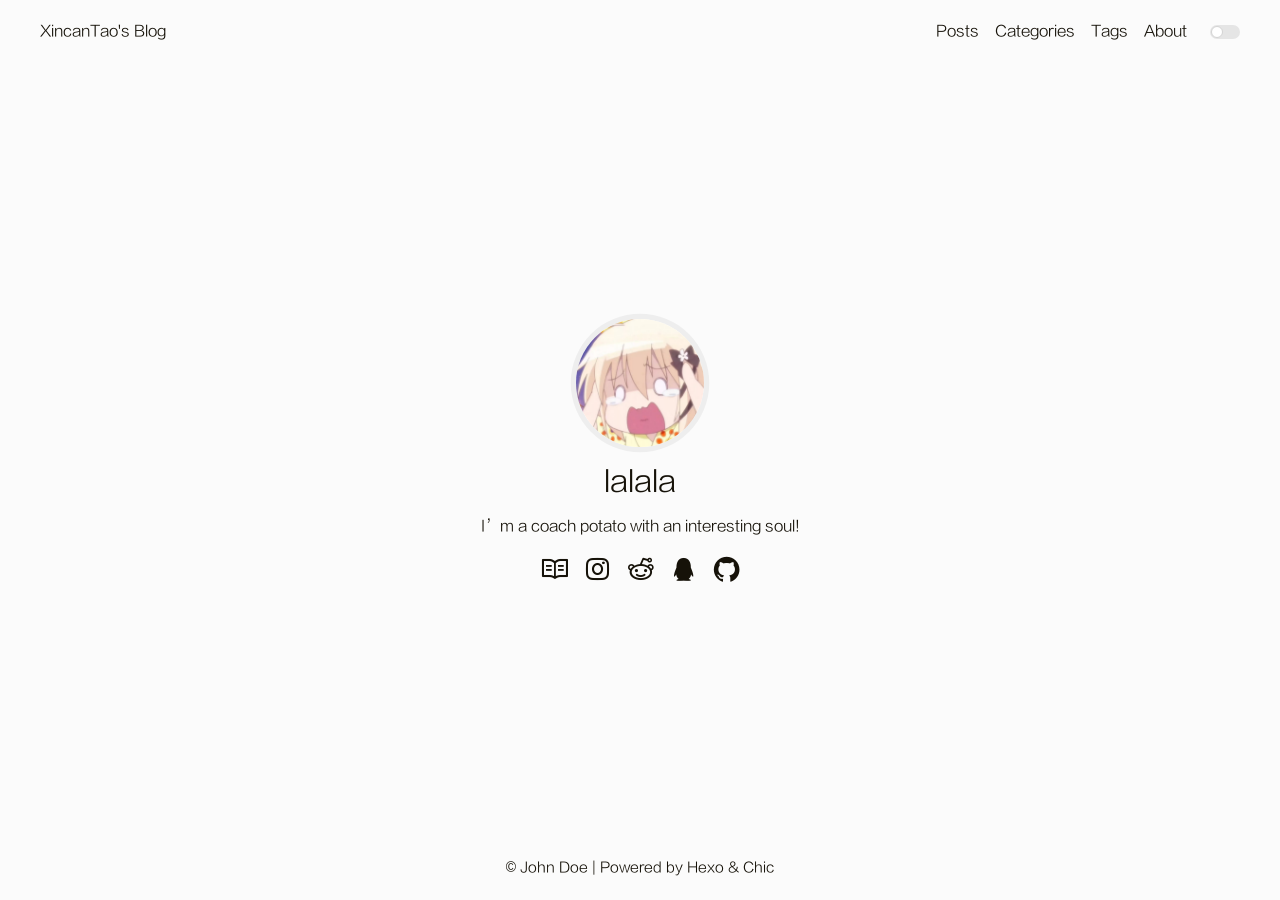
==== index.html @ af9cfc67 "Site updated: 2026-09-08 19:11:43" ====
<!DOCTYPE html>
<html lang="en">

<head>
    <meta charset="UTF-8">
<meta name="viewport"
      content="width=device-width, initial-scale=1.0, maximum-scale=1.0, minimum-scale=1.0">
<meta http-equiv="X-UA-Compatible" content="ie=edge">

    <meta name="author" content="John Doe">





<title>Hexo</title>



    <link rel="icon" href="/favicon1.ico">




    <!-- stylesheets list from _config.yml -->
    
    <link rel="stylesheet" href="/css/style.css">
    



    <!-- scripts list from _config.yml -->
    
    <script src="/js/script.js"></script>
    
    <script src="/js/tocbot.min.js"></script>
    



    
    
        
    


<meta name="generator" content="Hexo 8.1.2"></head>

<body>
    <script>
        // this function is used to check current theme before page loaded.
        (() => {
            const pagebody = document.getElementsByTagName('body')[0]

            function setTheme(status) {

                if (status === 'dark') {
                    window.sessionStorage.theme = 'dark'
                    pagebody.classList.add('dark-theme');

                } else if (status === 'light') {
                    window.sessionStorage.theme = 'light'
                    pagebody.classList.remove('dark-theme');
                }
            };

            setTheme(window.sessionStorage.theme)
        })();
    </script>

    <div class="wrapper">
        <header>
    <nav class="navbar">
        <div class="container">
            <div class="navbar-header header-logo"><a href="/">XincanTao&#39;s Blog</a></div>
            <div class="menu navbar-right">
                
                <a class="menu-item" href="/archives">Posts</a>
                
                <a class="menu-item" href="/category">Categories</a>
                
                <a class="menu-item" href="/tag">Tags</a>
                
                <a class="menu-item" href="/about">About</a>
                
                
                <input id="switch_default" type="checkbox" class="switch_default">
                <label for="switch_default" class="toggleBtn"></label>
            </div>
        </div>
    </nav>

    
    <nav class="navbar-mobile" id="nav-mobile">
        <div class="container">
            <div class="navbar-header">
                <div>
                    <a href="/">XincanTao&#39;s Blog</a><a id="mobile-toggle-theme">·&nbsp;Light</a>
                </div>
                <div class="menu-toggle" onclick="mobileBtn()">
                    <svg class="menu-icon" xmlns="http://www.w3.org/2000/svg" width="32" height="32" viewBox="0 0 24 24"><path fill="currentColor" d="M4.5 17.27q-.213 0-.356-.145T4 16.768t.144-.356t.356-.143h15q.213 0 .356.144q.144.144.144.357t-.144.356t-.356.143zm0-4.77q-.213 0-.356-.144T4 11.999t.144-.356t.356-.143h15q.213 0 .356.144t.144.357t-.144.356t-.356.143zm0-4.77q-.213 0-.356-.143Q4 7.443 4 7.23t.144-.356t.356-.143h15q.213 0 .356.144T20 7.23t-.144.356t-.356.144z"/></svg>
                    <svg class="close-icon" xmlns="http://www.w3.org/2000/svg" width="32" height="32" viewBox="0 0 24 24"><!-- Icon from Material Symbols Light by Google - https://github.com/google/material-design-icons/blob/master/LICENSE --><path fill="currentColor" d="m12 12.708l-5.246 5.246q-.14.14-.344.15t-.364-.15t-.16-.354t.16-.354L11.292 12L6.046 6.754q-.14-.14-.15-.344t.15-.364t.354-.16t.354.16L12 11.292l5.246-5.246q.14-.14.345-.15q.203-.01.363.15t.16.354t-.16.354L12.708 12l5.246 5.246q.14.14.15.345q.01.203-.15.363t-.354.16t-.354-.16z"/></svg>
                </div>
            </div>
            <div class="menu" id="mobile-menu">
                
                <a class="menu-item" href="/archives">Posts</a>
                
                <a class="menu-item" href="/category">Categories</a>
                
                <a class="menu-item" href="/tag">Tags</a>
                
                <a class="menu-item" href="/about">About</a>
                
            </div>
        </div>
    </nav>

</header>
<script>
    var mobileBtn = function f() {
        var toggleMenu = document.getElementsByClassName("menu-toggle")[0];
        var mobileMenu = document.getElementById("mobile-menu");
        if (toggleMenu.classList.contains("active")) {
            toggleMenu.classList.remove("active")
            mobileMenu.classList.remove("active")
        } else {
            toggleMenu.classList.add("active")
            mobileMenu.classList.add("active")
        }
    }
</script>
            <div class="main">
                
    <div class="container profile-container">
    <div class="intro">
        <div class="avatar">
            <a href="/archives"><img src="/image/pic.jpg"></a>
        </div>
        <div class="nickname">lalala</div>
        <div class="description"><p>I’m a coach potato with an interesting soul!</p>
</div>
        <div class="links">
            
                
                    <a class="link-item" title="Blog" href="/archives">
                        
                        
                            <i class="iconfont icon-blog"></i>
                        
                    </a>
                
                    <a class="link-item" title="Instagram" href="">
                        
                        
                            <i class="iconfont icon-instagram"></i>
                        
                    </a>
                
                    <a class="link-item" title="Reddit" href="">
                        
                        
                            <i class="iconfont icon-reddit"></i>
                        
                    </a>
                
                    <a class="link-item" title="QQ" href="&lt;a href=&#34;tencent://message/?uin=3012762605&amp;Site=&amp;Menu=yes&#34;&gt;和我QQ聊天&lt;/a&gt;">
                        
                        
                            <i class="iconfont icon-qq"></i>
                        
                    </a>
                
                    <a class="link-item" title="Github" target="_blank" rel="noopener" href="https://github.com/teteheniunai">
                        
                        
                            <i class="iconfont icon-github"></i>
                        
                    </a>
                
            
        </div>
    </div>
</div>


            </div>
            <footer id="footer" class="footer">
    <div class="copyright">
        <span>© John Doe | Powered by <a href="https://hexo.io" target="_blank">Hexo</a> & <a href="https://github.com/Siricee/hexo-theme-Chic" target="_blank">Chic</a></span>
    </div>
</footer>

    </div>
</body>

</html>
---- css/style.css ----
/* normalize.css v8.0.0 | MIT License | github.com/necolas/normalize.css */
html {
  line-height: 1.15 /* 1 */;
  -webkit-text-size-adjust: 100% /* 2 */;
}
body {
  margin: 0;
}
h1 {
  font-size: 2em;
  margin: 0.67em 0;
}
hr {
  box-sizing: content-box /* 1 */;
  height: 0 /* 1 */;
  overflow: visible /* 2 */;
}
pre {
  font-family: monospace, monospace /* 1 */;
  font-size: 1em /* 2 */;
}
a {
  background-color: transparent;
}
abbr[title] {
  border-bottom: none /* 1 */;
  text-decoration: underline /* 2 */;
  text-decoration: underline dotted /* 2 */;
}
b,
strong {
  font-weight: bolder;
}
code,
kbd,
samp {
  font-family: monospace, monospace /* 1 */;
  font-size: 1em /* 2 */;
}
small {
  font-size: 80%;
}
sub,
sup {
  font-size: 75%;
  line-height: 0;
  position: relative;
  vertical-align: baseline;
}
sub {
  bottom: -0.25em;
}
sup {
  top: -0.5em;
}
img {
  border-style: none;
}
button,
input,
optgroup,
select,
textarea {
  font-family: inherit /* 1 */;
  font-size: 100% /* 1 */;
  line-height: 1.15 /* 1 */;
  margin: 0 /* 2 */;
}
button,
input {
  overflow: visible;
}
button,
select {
  text-transform: none;
}
button,
[type="button"],
[type="reset"],
[type="submit"] {
  -webkit-appearance: button;
}
button::-moz-focus-inner,
[type="button"]::-moz-focus-inner,
[type="reset"]::-moz-focus-inner,
[type="submit"]::-moz-focus-inner {
  border-style: none;
  padding: 0;
}
button:-moz-focusring,
[type="button"]-moz-focusring,
[type="reset"]-moz-focusring,
[type="submit"]-moz-focusring {
  outline: 1px dotted ButtonText;
}
fieldset {
  padding: 0.35em 0.75em 0.625em;
}
legend {
  box-sizing: border-box /* 1 */;
  color: inherit /* 2 */;
  display: table /* 1 */;
  max-width: 100% /* 1 */;
  padding: 0 /* 3 */;
  white-space: normal /* 1 */;
}
progress {
  vertical-align: baseline;
}
textarea {
  overflow: auto;
}
[type="checkbox"],
[type="radio"] {
  box-sizing: border-box /* 1 */;
  padding: 0 /* 2 */;
}
[type="number"]::-webkit-inner-spin-button,
[type="number"]::-webkit-outer-spin-button {
  height: auto;
}
[type="search"] {
  -webkit-appearance: textfield /* 1 */;
  outline-offset: -2px /* 2 */;
}
[type="search"]::-webkit-search-decoration {
  -webkit-appearance: none;
}
::-webkit-file-upload-button {
  -webkit-appearance: button /* 1 */;
  font: inherit /* 2 */;
}
details {
  display: block;
}
summary {
  display: list-item;
}
template {
  display: none;
}
[hidden] {
  display: none;
}
@font-face {
  font-family: 'lanting';
  src: url("../fonts/lanting/lanting.eot"); /* IE9 */
  src: url("../fonts/lanting/lanting.eot?#iefix") format('embedded-opentype'), /* IE6-IE8 */ url("../fonts/lanting/lanting.woff2") format('woff2'), url("../fonts/lanting/lanting.woff") format('woff'), url("../fonts/lanting/lanting.ttf") format('truetype'); /* chrome, firefox, opera, Safari, Android, iOS 4.2+ */
  font-weight: 300;
  font-display: swap;
}
html {
  font-family: 'lanting', Lantinghei SC, PingFang SC, 'Microsoft Jhenghei', Segoe UI, Microsoft Yahei, Arial;
}
html::-webkit-scrollbar {
  width: 8px;
  height: 8px;
}
html::-webkit-scrollbar-thumb {
  height: 40px;
  background-color: #eee;
  border-radius: 16px;
}
html::-webkit-scrollbar-thumb:hover {
  background-color: #ddd;
}
body {
  font-size: 11pt;
  font-weight: normal;
  line-height: 2em;
  overflow: overlay;
  background-color: #fbfbfb;
  color: #161209;
  transition: color 0.2s ease, border-color 0.2s ease, background 0.2s ease, opacity 0.2s ease;
}
body:before {
  content: "";
  background-repeat: no-repeat;
  background-position: center;
  opacity: 0.05;
  position: fixed;
  top: 0;
  left: 0;
  width: 100%;
  height: 100%;
  z-index: -1;
}
body.dark-theme {
  background-color: #292a2d;
  color: #a9a9b3;
  transition: color 0.2s ease, border-color 0.2s ease, background 0.2s ease, opacity 0.2s ease;
}
a {
  color: #161209;
  text-decoration: none;
  transition: color 0.2s ease, border-color 0.2s ease, background 0.2s ease, opacity 0.2s ease;
  cursor: pointer;
}
a:hover {
  color: #2d96bd;
  text-decoration: none;
  transition: color 0.2s ease, border-color 0.2s ease, background 0.2s ease, opacity 0.2s ease;
}
.dark-theme a {
  color: #a9a9b3;
  text-decoration: none;
  transition: color 0.2s ease, border-color 0.2s ease, background 0.2s ease, opacity 0.2s ease;
}
.dark-theme a:hover {
  color: #fff;
  text-decoration: none;
  transition: color 0.2s ease, border-color 0.2s ease, background 0.2s ease, opacity 0.2s ease;
}
.wrapper {
  display: flex;
  flex-direction: column;
  min-height: 100vh;
  width: 100%;
}
.navbar {
  height: 4rem;
  line-height: 4rem;
  width: 100%;
}
.navbar .container {
  width: auto;
  max-width: 1200px;
  text-align: center;
  padding-left: 1em;
  padding-right: 1em;
  margin: 0 auto;
  display: flex;
  justify-content: space-between;
}
.main {
  flex-grow: 1;
  flex-shrink: 0;
  flex-basis: auto;
  display: flex;
  flex-direction: column;
}
.main .container {
  padding-left: 1em;
  padding-right: 1em;
  height: 100%;
  display: flex;
  flex-direction: column;
  flex: 1;
}
.footer {
  height: 4rem;
  width: 100%;
  text-align: center;
  line-height: 4rem;
}
@font-face {font-family: "iconfont";
  src: url('iconfont.eot?t=1585328536727'); /* IE9 */
  src: url('iconfont.eot?t=1585328536727#iefix') format('embedded-opentype'), /* IE6-IE8 */
  url('[data-uri]') format('woff2'),
  url('iconfont.woff?t=1585328536727') format('woff'),
  url('iconfont.ttf?t=1585328536727') format('truetype'), /* chrome, firefox, opera, Safari, Android, iOS 4.2+ */
  url('iconfont.svg?t=1585328536727#iconfont') format('svg'); /* iOS 4.1- */
}

.iconfont {
  font-family: "iconfont" !important;
  font-size: 16px;
  font-style: normal;
  -webkit-font-smoothing: antialiased;
  -moz-osx-font-smoothing: grayscale;
}

.icon-publish:before {
  content: "\e7b3";
}

.icon-resume:before {
  content: "\e7b5";
}

.icon-trophy:before {
  content: "\e7c4";
}

.icon-category:before {
  content: "\e7d1";
}

.icon-gallery:before {
  content: "\e7d7";
}

.icon-blog:before {
  content: "\e7d8";
}

.icon-rss:before {
  content: "\e7e0";
}

.icon-link:before {
  content: "\e7e2";
}

.icon-tags:before {
  content: "\e7e5";
}

.icon-alipay:before {
  content: "\e87c";
}

.icon-zhihu:before {
  content: "\e87d";
}

.icon-linkedin:before {
  content: "\e87e";
}

.icon-facebook:before {
  content: "\e87f";
}

.icon-skype:before {
  content: "\e880";
}

.icon-codesandbox:before {
  content: "\e881";
}

.icon-codepen:before {
  content: "\e882";
}

.icon-sketch:before {
  content: "\e883";
}

.icon-gitlab:before {
  content: "\e884";
}

.icon-dribbble:before {
  content: "\e885";
}

.icon-instagram:before {
  content: "\e886";
}

.icon-reddit:before {
  content: "\e887";
}

.icon-youtube:before {
  content: "\e888";
}

.icon-qq:before {
  content: "\e889";
}

.icon-twitter:before {
  content: "\e88a";
}

.icon-weibo:before {
  content: "\e88b";
}

.icon-wechat:before {
  content: "\e88c";
}

.icon-github:before {
  content: "\e88d";
}


.switch_default[type=checkbox] {
  display: none;
}
.switch_default + label {
  cursor: pointer;
  text-indent: -9999px;
  background: #e5e5e5;
  display: inline-block;
  height: 14px;
  width: 30px;
  border-radius: 8px;
  position: relative;
}
.switch_default + label:after {
  content: '';
  position: absolute;
  top: 1px;
  left: 1px;
  width: 12px;
  height: 12px;
  background: #fff;
  border-radius: 6px;
  border: 1px solid #d3d3d3;
  box-sizing: border-box;
}
.switch_default + label:active {
  transition: 0.3s;
}
.switch_default:checked + label {
  background: #4699a5;
}
.switch_default:checked + label:after {
  left: calc(100% - 1px);
  transform: translateX(-100%);
}
label:active:after {
  width: 26px;
}
header {
  user-select: none;
}
header .menu {
  display: flex;
  align-items: center;
}
header .menu a {
  padding: 0 8px;
}
header .menu a .active {
  font-weight: 900;
  color: #161209;
}
.dark-theme header .menu a .active {
  color: #fff;
}
header .menu label {
  margin-left: 15px;
  position: relative;
}
.copyright {
  font-size: 14px;
}
.pagination {
  display: flex;
  flex-direction: row;
  justify-content: center;
  list-style: none;
  white-space: nowrap;
  width: 100%;
  padding-top: 2em;
}
.pagination a,
.pagination span {
  -webkit-font-smoothing: antialiased;
  font-size: 12px;
  color: #bfbfbf;
  letter-spacing: 0.1em;
  font-weight: 700;
  padding: 5px 5px;
  text-decoration: none;
  transition: 0.3s;
}
.pagination .page-number {
  padding-bottom: 3px;
  margin: 0 20px;
  box-sizing: border-box;
  position: relative;
  display: inline;
}
.pagination .page-number.disabled {
  display: none;
}
.pagination .page-number:hover a {
  color: #000;
}
.dark-theme .pagination .page-number:hover a {
  color: #fff;
}
.pagination .page-number:before,
.pagination .page-number:after {
  position: absolute;
  content: "";
  width: 0;
  height: 1px;
  background: #000;
  transition: 0.3s;
  bottom: 0px;
}
.dark-theme .pagination .page-number:before,
.dark-theme .pagination .page-number:after {
  background: #fff;
}
.pagination .page-number:before .current,
.pagination .page-number:after .current {
  width: 100%;
}
.pagination .page-number:before {
  left: 50%;
}
.pagination .page-number:after {
  right: 50%;
}
.pagination .page-number:hover:before,
.pagination .page-number:hover:after {
  width: 50%;
}
.pagination .page-number.current {
  color: #000;
}
.dark-theme .pagination .page-number.current {
  color: #fff;
}
.pagination .page-number.current:before,
.pagination .page-number.current:after {
  width: 60%;
}
.profile-container {
  justify-content: center;
  align-items: center;
}
.intro {
  text-align: center;
}
.intro .avatar {
  padding: 10px;
}
.intro .avatar img {
  width: 128px;
  height: auto;
  display: inline-block;
  -webkit-border-radius: 100%;
  border-radius: 100%;
  -webkit-box-shadow: 0 0 0 0.3618em rgba(0,0,0,0.05);
  box-shadow: 0 0 0 0.3618em rgba(0,0,0,0.05);
  margin: 0 auto;
  -webkit-transition: all ease 0.4s;
  -moz-transition: all ease 0.4s;
  -o-transition: all ease 0.4s;
  transition: all ease 0.4s;
  cursor: pointer;
}
.intro .avatar img:hover {
  position: relative;
  -webkit-transform: translateY(-0.75em);
  -moz-transform: translateY(-0.75em);
  -ms-transform: translateY(-0.75em);
  -o-transform: translateY(-0.75em);
  transform: translateY(-0.75em);
  cursor: pointer;
}
.nickname {
  font-size: 2em;
  font-weight: normal;
}
.links a {
  padding: 0 5px;
}
.links a:hover {
  background-color: transparent;
}
.links .iconfont {
  font-size: 2em;
}
.post-wrap {
  position: relative;
  width: 100%;
  max-width: 780px;
  margin: 0 auto;
  padding-top: 2rem;
}
.post-wrap .archive-item {
  margin-left: 2rem;
}
.archive-item-link {
  display: inline-block;
  text-decoration: none;
  overflow: hidden;
  white-space: nowrap;
}
.archive-item-link:hover {
  color: #2d96bd;
  background-color: transparent;
}
.dark-theme .archive-item-link {
  color: #a9a9b3;
  text-decoration: none;
  transition: color 0.2s ease, border-color 0.2s ease, background 0.2s ease, opacity 0.2s ease;
}
.dark-theme .archive-item-link:hover {
  color: #fff;
  text-decoration: none;
  transition: color 0.2s ease, border-color 0.2s ease, background 0.2s ease, opacity 0.2s ease;
}
.archive-item-date {
  float: right;
  text-align: right;
  color: #a9a9b3;
}
.dark-theme .archive-item-date {
  color: #87878d;
}
.post-wrap .categories-card {
  margin: 0 auto;
  margin-top: 1em;
  display: flex;
  align-items: center;
  justify-content: space-between;
  flex-direction: row;
  flex-wrap: wrap;
  padding: 0 2.5em;
  line-height: 1.6em;
}
.post-wrap .categories-card .card-item {
  font-size: 14px;
  text-align: left;
  width: 45%;
  display: flex;
  align-items: flex-start;
  margin-top: 2em;
  min-height: 16em;
  padding: 0 2%;
  position: relative;
}
.post-wrap .categories-card .card-item .categories {
  overflow: hidden;
}
.tag-cloud-tags {
  margin: 10px 0;
  padding-top: 2em;
}
.tag-cloud-tags a {
  display: inline-block;
  position: relative;
  margin: 5px 10px;
  word-wrap: break-word;
  transition-duration: 0.3s;
  transition-property: transform;
  transition-timing-function: ease-out;
}
.tag-cloud-tags a:active,
.tag-cloud-tags a:focus,
.tag-cloud-tags a:hover {
  color: #2d96bd;
  transform: scale(1.1);
}
.dark-theme .tag-cloud-tags a:active,
.dark-theme .tag-cloud-tags a:focus,
.dark-theme .tag-cloud-tags a:hover {
  color: #fff;
}
.tag-cloud-tags a small {
  margin: 0 0.3em;
  color: #a9a9b3;
}
.dark-theme .tag-cloud-tags a small {
  color: #fff;
}
.page {
  padding-top: 0;
}
.page .post-content {
  margin: 0;
  padding-top: 0;
}
.post-wrap p {
  font-size: 1em;
  margin: 1em 0 1em 0;
}
.post-wrap .post-header h1 {
  margin: 0 !important;
}
.post-wrap .post-title {
  font-size: 2em;
  line-height: 1.5em;
}
.post-wrap .post-meta {
  color: rgba(85,85,85,0.529) !important;
}
.dark-theme .post-wrap .post-meta {
  color: #87878d !important;
}
.post-wrap .post-meta a {
  color: #2d96bd;
}
.dark-theme .post-wrap .post-meta a {
  color: #eee;
}
.post-wrap .post-meta a:hover {
  color: #ef3982;
}
.dark-theme .post-wrap .post-meta a:hover {
  color: #fff;
}
.post-content {
  padding-top: 2rem;
  text-align: justify;
}
.post-content h2,
.post-content h3,
.post-content h4,
.post-content h5,
.post-content h6 {
  padding-top: 0.8em;
  padding-bottom: 0.3em;
}
.post-content h1::before {
  content: "#";
  margin-right: 5px;
  color: #2d96bd;
}
.dark-theme .post-content h1::before {
  color: #eee;
}
.post-content h2::before {
  content: "#";
  margin-right: 5px;
  color: #2d96bd;
}
.dark-theme .post-content h2::before {
  color: #eee;
}
.post-content h3::before {
  content: "|";
  margin-right: 5px;
  color: #2d96bd;
}
.dark-theme .post-content h3::before {
  color: #eee;
}
.post-content h4::before {
  content: "*";
  margin-right: 5px;
  color: #2d96bd;
}
.dark-theme .post-content h4::before {
  color: #eee;
}
.post-content a {
  color: #2d96bd;
}
.dark-theme .post-content a {
  color: #eee;
}
.post-content a:hover {
  color: #ef3982;
}
.dark-theme .post-content a:hover:hover {
  color: #fff;
  text-decoration: underline;
}
.post-content code,
.post-content pre {
  padding: 7px;
  font-size: 13px;
  font-family: Consolas, Monaco, Menlo, Consolas, monospace;
}
.post-content code {
  padding: 3px 5px;
  border-radius: 4px;
}
.post-content figure.highlight {
  margin: 1em 0;
  overflow-x: auto;
  position: relative;
}
.post-content figure.highlight::-webkit-scrollbar {
  width: 6px;
  height: 6px;
}
.post-content figure.highlight::-webkit-scrollbar-thumb {
  width: 6px;
  background-color: #eee;
  border-radius: 2px;
}
.post-content figure.highlight table {
  position: relative;
}
.post-content figure.highlight table,
.post-content figure.highlight tr,
.post-content figure.highlight td {
  margin: 0;
  padding: 0;
  border: 0;
  width: 100%;
  border-collapse: collapse;
}
.post-content figure.highlight .code pre {
  margin: 0 10px;
}
.post-content figure.highlight .gutter {
  width: 10px;
  color: #d0d0d0;
}
.post-content figure.highlight .gutter pre {
  margin: 0;
}
.post-content ul {
  padding-left: 2em;
}
.post-content table {
  max-width: 100%;
  margin: 10px 0;
  border-spacing: 0;
}
.post-content table thead {
  background: #bce1ef;
}
.dark-theme .post-content table thead {
  background: #626262;
}
.post-content table th,
.post-content table td {
  padding: 5px 15px;
  border: 0.5px solid #e8e8e8;
}
.post-content .image-caption:not(:empty) {
  min-width: 20%;
  max-width: 80%;
  display: inline-block;
  padding: 10px;
  margin: 0 auto;
  border-bottom: 1px solid #d9d9d9;
  font-size: 14px;
  color: #969696;
  line-height: 1.7;
}
.post-content img {
  display: block;
  max-width: 100%;
  height: auto;
  margin: 0 auto;
  overflow: hidden;
}
.post-content img[data-action="zoom"] {
  cursor: zoom-in;
}
.post-content .image-box .image-box-title {
  text-align: center;
  font-size: 0.7em;
  margin-top: 0.5em;
  margin-bottom: 1em;
  color: #a9a9b3;
}
.dark-theme .post-content .image-box .image-box-title {
  color: #87878d;
}
.post-content blockquote {
  font-size: 1rem;
  display: block;
  margin: 1em 0;
  padding: 1em 1.2em 1em 1.2em;
  position: relative;
  color: rgba(52,73,94,0.8);
  background-color: #e9f5fa;
  border-left: 2px solid #2d96bd;
}
.post-content blockquote p {
  margin: 0;
}
.post-content blockquote footer strong {
  margin-right: 0.5em;
}
.dark-theme .post-content blockquote {
  color: #a9a9b3;
  background-color: #3e3e3e;
  border-left: 2px solid #dcdcdc;
}
.post-content blockquote.pullquote {
  background-color: transparent;
  max-width: 45%;
  border: 0;
}
.post-content blockquote.pullquote.left {
  float: left;
  text-align: left;
}
.post-content blockquote.pullquote.right {
  float: right;
  text-align: right;
}
.post-copyright {
  margin-top: 4rem;
  border-top: 1px solid #e8e8e8;
  border-bottom: 1px solid #e8e8e8;
  font-size: 0.8em;
  line-height: 1.5;
}
.post-copyright a {
  color: #2d96bd;
}
.dark-theme .post-copyright a {
  color: #eee;
}
.post-copyright a:hover {
  color: #ef3982;
}
.dark-theme .post-copyright a:hover {
  color: #fff;
}
.post-copyright .copyright-item {
  margin: 5px 0;
}
.post-copyright .lincese {
  font-weight: bold;
}
.dark-theme .post-copyright {
  border-top: 1px solid #909196;
  border-bottom: 1px solid #909196;
}
.post-content code,
.post-content pre {
  line-height: 1.7em;
  padding: 7px;
  font-size: 13px;
  font-family: Consolas, Monaco, Menlo, Consolas, monospace;
}
.post-content code {
  line-height: 1.7em;
  padding: 3px 5px;
  border-radius: 4px;
  color: #c7254e;
  background: #f8f5ec;
}
.dark-theme .post-content code {
  color: #fffe28;
  background: #787575;
}
.post-content h1 code,
.post-content h2 code,
.post-content h3 code,
.post-content h4 code,
.post-content h5 code {
  font-size: inherit;
}
.post-content figure.highlight {
  margin: 1em 0;
  overflow-x: auto;
  position: relative;
}
.post-content figure.highlight::-webkit-scrollbar {
  width: 6px;
  height: 6px;
}
.post-content figure.highlight::-webkit-scrollbar-thumb {
  width: 6px;
  background-color: #eee;
  border-radius: 2px;
}
.post-content figure.highlight figcaption {
  padding: 0 0.5em;
  text-align: right;
  font-size: 13px;
}
.post-content figure.highlight figcaption span {
  margin: 0 0.5em;
}
.post-content figure.highlight table {
  position: relative;
}
.post-content figure.highlight table,
.post-content figure.highlight tr,
.post-content figure.highlight td {
  margin: 0;
  padding: 0;
  border: 0;
  width: 100%;
  border-collapse: collapse;
}
.post-content figure.highlight .code pre {
  margin: 0 10px;
}
.post-content figure.highlight .gutter {
  width: 10px;
  color: #d0d0d0;
}
.post-content figure.highlight .gutter pre {
  margin: 0;
}
.post-tags {
  padding: 1rem 0 1rem;
  display: flex;
  justify-content: space-between;
}
.post-nav:before,
.post-nav:after {
  content: " ";
  display: table;
}
.post-nav a.prev,
.post-nav a.next {
  font-weight: 600;
  font-size: 16px;
  transition-property: transform;
  transition-timing-function: ease-out;
  transition-duration: 0.3s;
}
.post-nav a.prev {
  float: left;
}
.post-nav a.prev::before {
  content: "<";
  margin-right: 0.5em;
}
.post-nav a.prev:hover {
  transform: translateX(-4px);
}
.post-nav a.next {
  float: right;
}
.post-nav a.next::after {
  content: ">";
  margin-left: 0.5em;
}
.post-nav a.next:hover {
  transform: translateX(4px);
}
.post-nav a.prev::before,
.post-nav a.next::after {
  font-weight: bold;
}
.tag:not(:last-child) a::after {
  content: " / ";
}
.post-toc {
  position: fixed;
  top: 95px;
  right: 2em;
  width: 15rem;
  font-size: 0.75rem;
}
.post-toc .tocbot-list {
  max-height: 450px;
  max-width: 250px;
  overflow: auto;
  position: relative;
  padding-right: 0.875rem;
}
.post-toc .tocbot-list::-webkit-scrollbar {
  width: 6px;
  height: 6px;
}
.post-toc .tocbot-list::-webkit-scrollbar-thumb {
  width: 6px;
  background-color: #eee;
  border-radius: 2px;
}
.post-toc .tocbot-list ul {
  list-style: none;
  position: inherit;
  overflow: hidden;
}
.post-toc .tocbot-list ul li {
  margin-left: 0.25rem;
}
.post-toc .toc-link::before {
  background-color: #fff;
}
.post-toc .is-active-link::before {
  background-color: #2d96bd;
}
.post-toc .tocbot-list-menu {
  margin: 1rem 0.75rem;
  font-size: 0.75rem;
}
.post-toc .tocbot-list-menu a {
  display: block;
  margin: 0.375rem 0;
  color: #999;
  cursor: pointer;
}
.post-toc .tocbot-list-menu a:hover {
  color: #808080;
}
.toc{overflow-y:auto}.toc>.toc-list{overflow:hidden;position:relative}.toc>.toc-list li{list-style:none}.toc-list{margin:0;padding-left:10px}a.toc-link{color:currentColor;height:100%}.is-collapsible{max-height:1000px;overflow:hidden;transition:all 300ms ease-in-out}.is-collapsed{max-height:0}.is-position-fixed{position:fixed !important;top:0}.is-active-link{font-weight:700}.toc-link::before{background-color:#EEE;content:' ';display:inline-block;height:inherit;left:0;margin-top:-1px;position:absolute;width:2px}.is-active-link::before{background-color:#54BC4B}

@media screen and (max-width: 479px) {
  .main {
    padding-top: 40pt;
  }
  .navbar {
    display: none;
  }
  .navbar-mobile {
    display: block !important;
    position: fixed;
    width: 100%;
    z-index: 100;
    transition: all 0.6s ease 0s;
  }
  .navbar-mobile .container {
    padding: 0;
    margin: 0;
    line-height: 5.5em;
    background: #fbfbfb;
  }
  .navbar-mobile .container .navbar-header {
    display: flex;
    justify-content: space-between;
    align-items: center;
    width: 100%;
    padding-right: 1em;
    padding-left: 1em;
    box-sizing: border-box;
    position: relative;
  }
  .navbar-mobile .container .navbar-header .menu-toggle {
    display: flex;
    cursor: pointer;
    line-height: 5.5em;
    user-select: none;
  }
  .navbar-mobile .container .navbar-header .menu-toggle .menu-icon {
    display: block;
  }
  .navbar-mobile .container .navbar-header .menu-toggle .close-icon {
    display: none;
  }
  .navbar-mobile .container .navbar-header .menu-toggle.active .menu-icon {
    display: none;
  }
  .navbar-mobile .container .navbar-header .menu-toggle.active .close-icon {
    display: block;
  }
  .navbar-mobile .container .navbar-header .menu-toggle span:nth-child(1) {
    margin-bottom: 8px;
  }
  .navbar-mobile .container .navbar-header .menu-toggle span:nth-child(3) {
    margin-top: 8px;
  }
  .navbar-mobile .container .navbar-header .menu-toggle.active span {
    -webkit-transition: 0.25s margin, 0.25s transform 0.25s;
    -moz-transition: 0.25s margin, 0.25s transform 0.25s;
    transition: 0.25s margin, 0.25s transform 0.25s;
  }
  .navbar-mobile .container .navbar-header .menu-toggle.active span:nth-child(1) {
    -moz-transform: rotate(45deg) translate(4px, 6px);
    -ms-transform: rotate(45deg) translate(4px, 6px);
    -webkit-transform: rotate(45deg) translate(4px, 6px);
    transform: rotate(45deg) translate(4px, 6px);
  }
  .navbar-mobile .container .navbar-header .menu-toggle.active span:nth-child(2) {
    opacity: 0;
  }
  .navbar-mobile .container .navbar-header .menu-toggle.active span:nth-child(3) {
    -moz-transform: rotate(-45deg) translate(8px, -10px);
    -ms-transform: rotate(-45deg) translate(8px, -10px);
    -webkit-transform: rotate(-45deg) translate(8px, -10px);
    transform: rotate(-45deg) translate(8px, -10px);
  }
  .navbar-mobile .container .menu {
    text-align: center;
    background: #fbfbfb;
    border-top: 1px solid #000;
    padding-top: 1em;
    padding-bottom: 1em;
    user-select: none;
    display: none;
    box-shadow: 0px 2px 4px rgba(0,0,0,0.1), 0px 4px 8px rgba(0,0,0,0.1);
  }
  .navbar-mobile .container .menu a {
    display: inline-block;
    margin: 0 1em;
    line-height: 2.5em;
  }
  .navbar-mobile .container .menu.active {
    display: block;
    white-space: nowrap;
    box-sizing: border-box;
    overflow-x: auto;
  }
  .dark-theme .navbar-mobile .container .menu {
    background: #292a2d;
    border-top: 2px solid #87878d;
  }
  .dark-theme .navbar-mobile .container {
    background: #292a2d !important;
  }
  .archive {
    width: 90%;
  }
  .archive .archive-item .archive-item-date {
    display: none;
  }
  #dynamic-to-top {
    display: none !important;
  }
  .footer {
    height: 3rem;
    width: 100%;
    text-align: center;
    line-height: 1.5rem;
    padding-top: 2em;
  }
  .post-warp {
    padding-top: 6em;
  }
  .post-warp .archive-item-date {
    display: none;
  }
  .categories .categories-card .card-item {
    width: 100%;
    display: flex;
    min-height: 0;
  }
  .categories .categories-card .card-item .categories {
    overflow: hidden;
  }
}
@media screen and (max-width: 1023px) {
  .navbar-mobile {
    display: none;
  }
}
@media screen and (min-width: 1024px) {
  .navbar-mobile {
    display: none;
  }
}
@media screen and (max-width: 1279px) {
  .post-toc {
    display: none;
  }
}
body:not(.dark-theme) .highlight {
  color: #68615e;
  background: #f1efee;
}
body:not(.dark-theme) .highlight .code .comment,
body:not(.dark-theme) .highlight .code .quote {
  color: #766e6b;
}
body:not(.dark-theme) .highlight .code .variable,
body:not(.dark-theme) .highlight .code .template-variable,
body:not(.dark-theme) .highlight .code .attribute,
body:not(.dark-theme) .highlight .code .tag,
body:not(.dark-theme) .highlight .code .name,
body:not(.dark-theme) .highlight .code .regexp,
body:not(.dark-theme) .highlight .code .link,
body:not(.dark-theme) .highlight .code .selector-id,
body:not(.dark-theme) .highlight .code .selector-class {
  color: #f22c40;
}
body:not(.dark-theme) .highlight .code .number,
body:not(.dark-theme) .highlight .code .meta,
body:not(.dark-theme) .highlight .code .built_in,
body:not(.dark-theme) .highlight .code .builtin-name,
body:not(.dark-theme) .highlight .code .literal,
body:not(.dark-theme) .highlight .code .type,
body:not(.dark-theme) .highlight .code .params {
  color: #df5320;
}
body:not(.dark-theme) .highlight .code .string,
body:not(.dark-theme) .highlight .code .symbol,
body:not(.dark-theme) .highlight .code .bullet {
  color: #7b9726;
}
body:not(.dark-theme) .highlight .code .title,
body:not(.dark-theme) .highlight .code .section {
  color: #407ee7;
}
body:not(.dark-theme) .highlight .code .keyword,
body:not(.dark-theme) .highlight .code .selector-tag {
  color: #6666ea;
}
body:not(.dark-theme) .highlight .code .emphasis {
  font-style: italic;
}
body:not(.dark-theme) .highlight .code .strong {
  font-weight: bold;
}
body.dark-theme .highlight {
  background: #2b2b2b;
  color: #bababa;
}
body.dark-theme .highlight .code .strong,
body.dark-theme .highlight .code .emphasis {
  color: #a8a8a2;
}
body.dark-theme .highlight .code .bullet,
body.dark-theme .highlight .code .quote,
body.dark-theme .highlight .code .link,
body.dark-theme .highlight .code .number,
body.dark-theme .highlight .code .regexp,
body.dark-theme .highlight .code .literal {
  color: #6896ba;
}
body.dark-theme .highlight .code .code,
body.dark-theme .highlight .code .selector-class {
  color: #a6e22e;
}
body.dark-theme .highlight .code .emphasis {
  font-style: italic;
}
body.dark-theme .highlight .code .keyword,
body.dark-theme .highlight .code .selector-tag,
body.dark-theme .highlight .code .section,
body.dark-theme .highlight .code .attribute,
body.dark-theme .highlight .code .name,
body.dark-theme .highlight .code .variable {
  color: #cb7832;
}
body.dark-theme .highlight .code .params {
  color: #b9b9b9;
}
body.dark-theme .highlight .code .string,
body.dark-theme .highlight .code .subst,
body.dark-theme .highlight .code .type,
body.dark-theme .highlight .code .built_in,
body.dark-theme .highlight .code .builtin-name,
body.dark-theme .highlight .code .symbol,
body.dark-theme .highlight .code .selector-id,
body.dark-theme .highlight .code .selector-attr,
body.dark-theme .highlight .code .selector-pseudo,
body.dark-theme .highlight .code .template-tag,
body.dark-theme .highlight .code .template-variable,
body.dark-theme .highlight .code .addition {
  color: #e0c46c;
}
body.dark-theme .highlight .code .comment,
body.dark-theme .highlight .code .deletion,
body.dark-theme .highlight .code .meta {
  color: #7f7f7f;
}
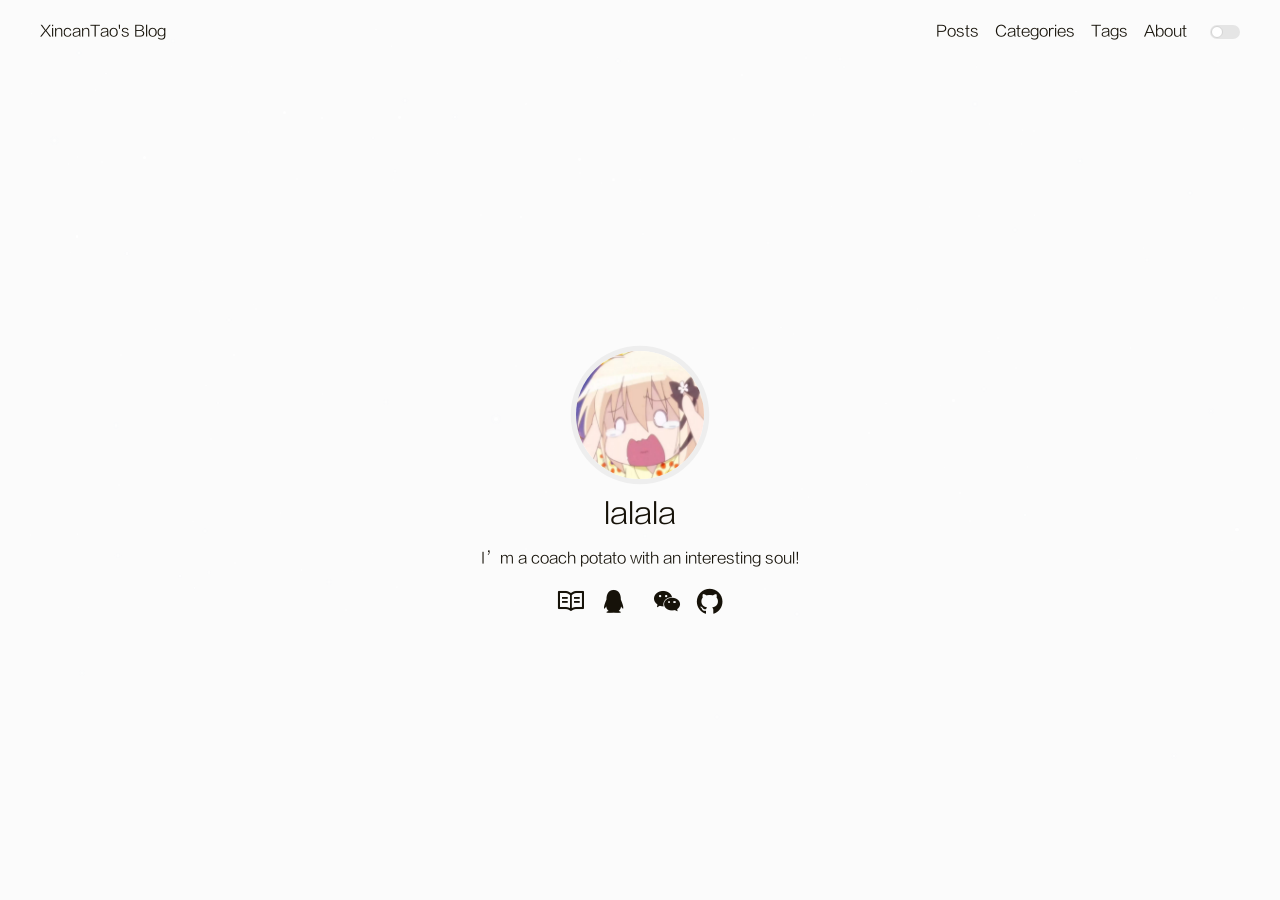
==== commit df3e9f95: "Site updated: 2026-09-09 22:09:07" ====
--- a/index.html
+++ b/index.html
@@ -7,7 +7,7 @@
       content="width=device-width, initial-scale=1.0, maximum-scale=1.0, minimum-scale=1.0">
 <meta http-equiv="X-UA-Compatible" content="ie=edge">
 
-    <meta name="author" content="John Doe">
+    <meta name="author" content="XincanTao">
 
 
 
@@ -150,24 +150,24 @@
                         
                     </a>
                 
-                    <a class="link-item" title="Instagram" href="">
+                    <a class="link-item" title="QQ" href="/image/QQ.jpg">
                         
                         
-                            <i class="iconfont icon-instagram"></i>
+                            <i class="iconfont icon-qq"></i>
                         
                     </a>
                 
-                    <a class="link-item" title="Reddit" href="">
+                    <a class="link-item" title="TikTok" href="/image/TikTok.jpg">
                         
                         
-                            <i class="iconfont icon-reddit"></i>
+                            <i class="iconfont icon-tiktok"></i>
                         
                     </a>
                 
-                    <a class="link-item" title="QQ" href="&lt;a href=&#34;tencent://message/?uin=3012762605&amp;Site=&amp;Menu=yes&#34;&gt;和我QQ聊天&lt;/a&gt;">
+                    <a class="link-item" title="WeChat" href="/image/WeChat.jpg">
                         
                         
-                            <i class="iconfont icon-qq"></i>
+                            <i class="iconfont icon-wechat"></i>
                         
                     </a>
                 
@@ -184,13 +184,12 @@
 </div>
 
 
+
+<!-- 雪花特效 -->
+<script type="text/javascript" src="/js/star.js"></script>
+
             </div>
-            <footer id="footer" class="footer">
-    <div class="copyright">
-        <span>© John Doe | Powered by <a href="https://hexo.io" target="_blank">Hexo</a> & <a href="https://github.com/Siricee/hexo-theme-Chic" target="_blank">Chic</a></span>
-    </div>
-</footer>
-
+            <span></span>
     </div>
 </body>
 
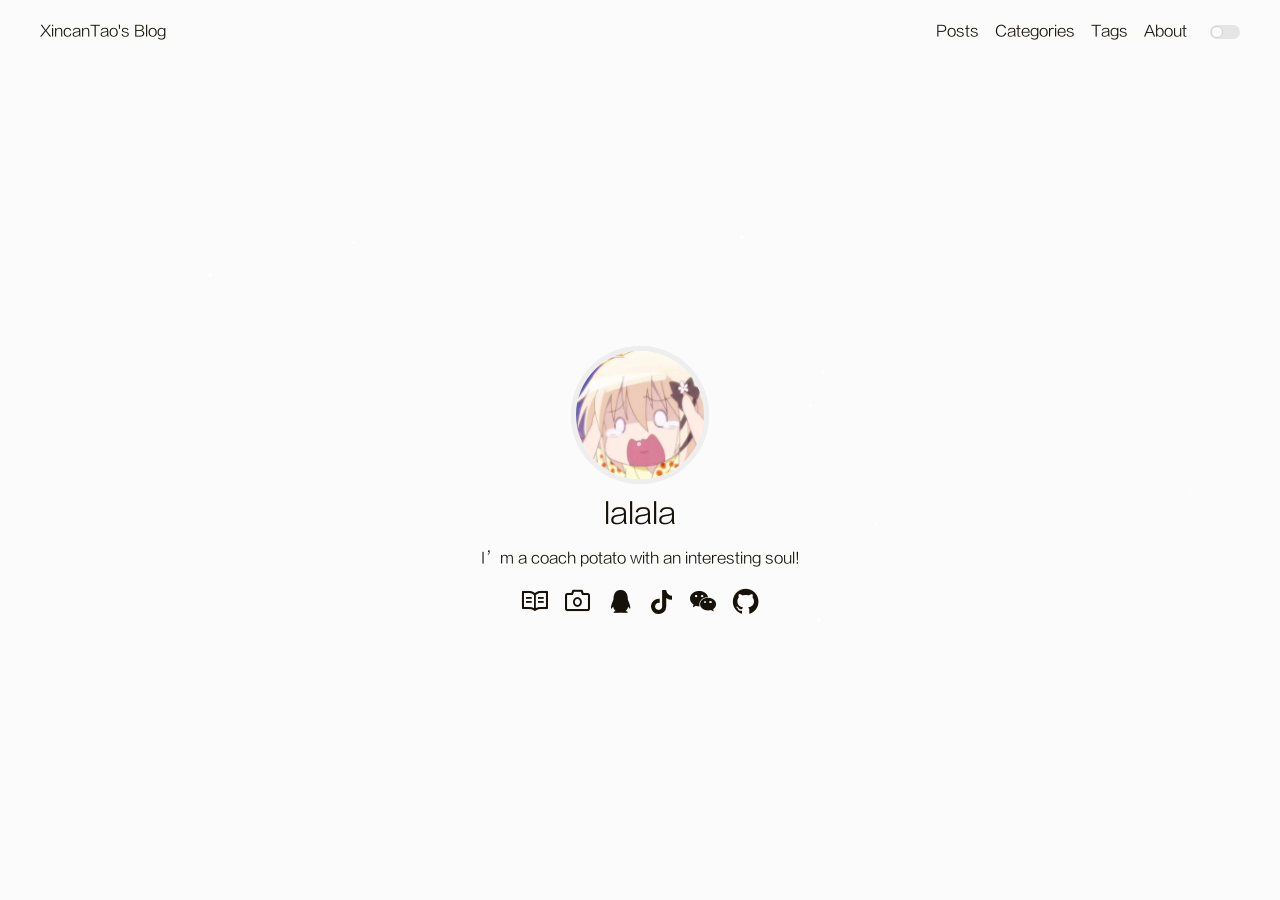
==== commit 6b3cf121: "Site updated: 2026-09-09 22:51:17" ====
--- a/index.html
+++ b/index.html
@@ -150,6 +150,13 @@
                         
                     </a>
                 
+                    <a class="link-item" title="Gallery" href="/gallery">
+                        
+                        
+                            <i class="iconfont icon-gallery"></i>
+                        
+                    </a>
+                
                     <a class="link-item" title="QQ" href="/image/QQ.jpg">
                         
                         
--- a/css/style.css
+++ b/css/style.css
@@ -1322,3 +1322,13 @@
 body.dark-theme .highlight .code .meta {
   color: #7f7f7f;
 }
+.iconfont.icon-tiktok:before {
+  content: "";
+  display: inline-block;
+  width: 0.82em;
+  height: 0.82em;
+  background-color: currentColor;
+  -webkit-mask: url("/image/TikTok.svg") center/contain no-repeat;
+  mask: url("/image/TikTok.svg") center/contain no-repeat;
+  vertical-align: -0.05em;
+}
